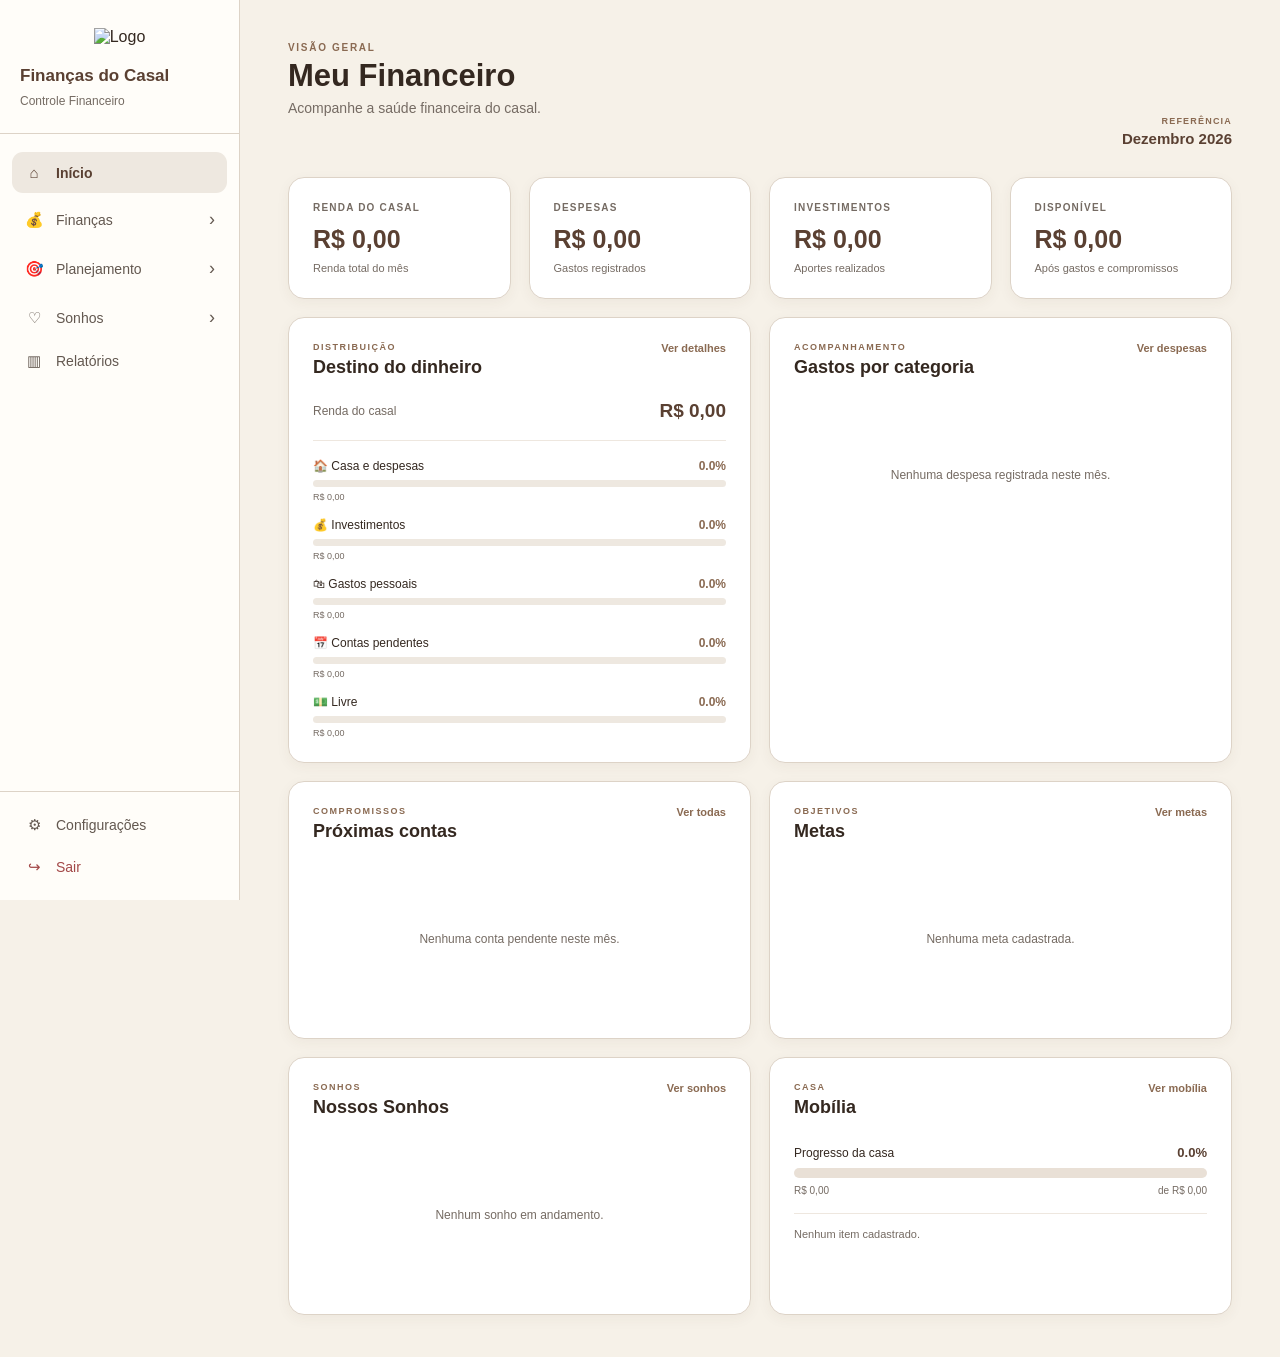
==== index.html @ 0b61060f "primeira atualização" ====
<!DOCTYPE html>
<html lang="pt-BR">

<head>

    <meta charset="UTF-8">

    <meta
        name="viewport"
        content="width=device-width, initial-scale=1.0"
    >

    <title>Finanças do Casal</title>

    <link
        rel="stylesheet"
        href="assets/css/style.css"
    >

</head>


<body>


    <!-- =====================================================
         BOTÃO HAMBURGER - MOBILE
    ====================================================== -->

    <button
        class="mobile-menu-button"
        id="mobileMenuButton"
        aria-label="Abrir menu"
    >
        ☰
    </button>


    <!-- =====================================================
         FUNDO DO MENU MOBILE
    ====================================================== -->

    <div
        class="sidebar-overlay"
        id="sidebarOverlay"
    ></div>


    <!-- =====================================================
         SIDEBAR
    ====================================================== -->

    <aside
        class="sidebar"
        id="sidebar"
    >


        <!-- =================================================
             CABEÇALHO
        ================================================== -->

        <div class="sidebar-header">

            <button
                class="mobile-close-button"
                id="mobileCloseButton"
                aria-label="Fechar menu"
            >
                ×
            </button>


            <div class="logo-area">

                <img
                    src="assets/img/logo.png"
                    alt="Logo"
                    class="logo"
                >

            </div>


            <div class="system-name">

                <h2>
                    Finanças do Casal
                </h2>

                <span>
                    Controle Financeiro
                </span>

            </div>

        </div>


        <!-- =================================================
             MENU
        ================================================== -->

        <nav class="menu">


            <!-- =============================================
                 INÍCIO
            ============================================== -->

            <a
                href="index.html"
                class="menu-item active"
            >

                <span class="menu-icon">
                    ⌂
                </span>

                <span class="menu-text">
                    Início
                </span>

            </a>


            <!-- =============================================
                 FINANÇAS
            ============================================== -->

            <div class="menu-group">

                <button
                    class="menu-group-button"
                    data-menu="financas"
                >

                    <span class="menu-left">

                        <span class="menu-icon">
                            💰
                        </span>

                        <span class="menu-text">
                            Finanças
                        </span>

                    </span>


                    <span class="menu-arrow">
                        ›
                    </span>

                </button>


                <div
                    class="submenu"
                    id="financas"
                >

                    <a
                        href="paginas/financeiro.html"
                        class="submenu-item"
                    >
                        Financeiro
                    </a>

                    <a
                        href="paginas/despesas.html"
                        class="submenu-item"
                    >
                        Despesas
                    </a>

                    <a
                        href="paginas/contas.html"
                        class="submenu-item"
                    >
                        Contas
                    </a>

                    <a
                        href="paginas/cartoes.html"
                        class="submenu-item"
                    >
                        Cartões
                    </a>

                </div>

            </div>


            <!-- =============================================
                 PLANEJAMENTO
            ============================================== -->

            <div class="menu-group">

                <button
                    class="menu-group-button"
                    data-menu="planejamento"
                >

                    <span class="menu-left">

                        <span class="menu-icon">
                            🎯
                        </span>

                        <span class="menu-text">
                            Planejamento
                        </span>

                    </span>


                    <span class="menu-arrow">
                        ›
                    </span>

                </button>


                <div
                    class="submenu"
                    id="planejamento"
                >

                    <a
                        href="paginas/metas.html"
                        class="submenu-item"
                    >
                        Metas
                    </a>

                    <a
                        href="paginas/investimentos.html"
                        class="submenu-item"
                    >
                        Investimentos
                    </a>

                </div>

            </div>


            <!-- =============================================
                 SONHOS
            ============================================== -->

            <div class="menu-group">

                <button
                    class="menu-group-button"
                    data-menu="sonhos"
                >

                    <span class="menu-left">

                        <span class="menu-icon">
                            ♡
                        </span>

                        <span class="menu-text">
                            Sonhos
                        </span>

                    </span>


                    <span class="menu-arrow">
                        ›
                    </span>

                </button>


                <div
                    class="submenu"
                    id="sonhos"
                >

                    <a
                        href="paginas/sonhos.html"
                        class="submenu-item"
                    >
                        Sonhos
                    </a>

                    <a
                        href="paginas/mobilia.html"
                        class="submenu-item"
                    >
                        Mobília
                    </a>

                    <a
                        href="paginas/wishlist.html"
                        class="submenu-item"
                    >
                        Wishlist
                    </a>

                </div>

            </div>


            <!-- =============================================
                 RELATÓRIOS
            ============================================== -->

            <a
                href="paginas/relatorios.html"
                class="menu-item"
            >

                <span class="menu-icon">
                    ▥
                </span>

                <span class="menu-text">
                    Relatórios
                </span>

            </a>

        </nav>


        <!-- =================================================
             RODAPÉ
        ================================================== -->

        <div class="sidebar-footer">


            <a
                href="paginas/configuracoes.html"
                class="menu-item"
            >

                <span class="menu-icon">
                    ⚙
                </span>

                <span class="menu-text">
                    Configurações
                </span>

            </a>


            <a
                href="login.html"
                class="menu-item logout"
            >

                <span class="menu-icon">
                    ↪
                </span>

                <span class="menu-text">
                    Sair
                </span>

            </a>

        </div>

    </aside>



<!-- =====================================================
     CONTEÚDO PRINCIPAL
====================================================== -->

<main class="main-content">


    <!-- =================================================
         CABEÇALHO
    ================================================== -->

    <header class="page-header">

        <div>

            <span class="page-overline">
                VISÃO GERAL
            </span>

            <h1>
                Meu Financeiro
            </h1>

            <p>
                Acompanhe a saúde financeira do casal.
            </p>

        </div>

        <div class="dashboard-month">

            <span>
                REFERÊNCIA
            </span>

            <strong id="dashboardMes">
                —
            </strong>

        </div>

    </header>



    <!-- =================================================
         CARDS PRINCIPAIS
    ================================================== -->

    <section class="dashboard-cards">


        <article class="card">

            <span class="card-label">
                RENDA DO CASAL
            </span>

            <strong
                class="card-value"
                id="rendaTotalDashboard"
            >
                R$ 0,00
            </strong>

            <span class="card-description">
                Renda total do mês
            </span>

        </article>


        <article class="card">

            <span class="card-label">
                DESPESAS
            </span>

            <strong
                class="card-value"
                id="despesasDashboard"
            >
                R$ 0,00
            </strong>

            <span class="card-description">
                Gastos registrados
            </span>

        </article>


        <article class="card">

            <span class="card-label">
                INVESTIMENTOS
            </span>

            <strong
                class="card-value"
                id="investimentosDashboard"
            >
                R$ 0,00
            </strong>

            <span class="card-description">
                Aportes realizados
            </span>

        </article>


        <article class="card">

            <span class="card-label">
                DISPONÍVEL
            </span>

            <strong
                class="card-value"
                id="disponivelDashboard"
            >
                R$ 0,00
            </strong>

            <span class="card-description">
                Após gastos e compromissos
            </span>

        </article>


    </section>



    <!-- =================================================
         LINHA 2
    ================================================== -->

    <section class="dashboard-grid">


        <!-- =================================================
             DESTINO DO DINHEIRO
        ================================================== -->

        <article class="dashboard-panel">

            <div class="panel-header">

                <div>

                    <span class="panel-overline">
                        DISTRIBUIÇÃO
                    </span>

                    <h2>
                        Destino do dinheiro
                    </h2>

                </div>

                <a
                    href="paginas/financeiro.html"
                    class="panel-action"
                >
                    Ver detalhes
                </a>

            </div>


            <div class="salary-total">

                <span>
                    Renda do casal
                </span>

                <strong
                    id="distribuicaoTotal"
                >
                    R$ 0,00
                </strong>

            </div>


            <!-- CASA E DESPESAS -->

            <div class="distribution-item">

                <div class="distribution-info">

                    <span>
                        🏠 Casa e despesas
                    </span>

                    <strong
                        id="distCasaPercentual"
                    >
                        0%
                    </strong>

                </div>

                <div class="distribution-bar">

                    <span
                        id="distCasaBar"
                        style="width: 0%;"
                    ></span>

                </div>

                <span
                    class="distribution-value"
                    id="distCasaValor"
                >
                    R$ 0,00
                </span>

            </div>


            <!-- INVESTIMENTOS -->

            <div class="distribution-item">

                <div class="distribution-info">

                    <span>
                        💰 Investimentos
                    </span>

                    <strong
                        id="distInvestimentosPercentual"
                    >
                        0%
                    </strong>

                </div>

                <div class="distribution-bar">

                    <span
                        id="distInvestimentosBar"
                        style="width: 0%;"
                    ></span>

                </div>

                <span
                    class="distribution-value"
                    id="distInvestimentosValor"
                >
                    R$ 0,00
                </span>

            </div>


            <!-- PESSOAL -->

            <div class="distribution-item">

                <div class="distribution-info">

                    <span>
                        🛍 Gastos pessoais
                    </span>

                    <strong
                        id="distPessoalPercentual"
                    >
                        0%
                    </strong>

                </div>

                <div class="distribution-bar">

                    <span
                        id="distPessoalBar"
                        style="width: 0%;"
                    ></span>

                </div>

                <span
                    class="distribution-value"
                    id="distPessoalValor"
                >
                    R$ 0,00
                </span>

            </div>


            <!-- CONTAS -->

            <div class="distribution-item">

                <div class="distribution-info">

                    <span>
                        📅 Contas pendentes
                    </span>

                    <strong
                        id="distContasPercentual"
                    >
                        0%
                    </strong>

                </div>

                <div class="distribution-bar">

                    <span
                        id="distContasBar"
                        style="width: 0%;"
                    ></span>

                </div>

                <span
                    class="distribution-value"
                    id="distContasValor"
                >
                    R$ 0,00
                </span>

            </div>


            <!-- LIVRE -->

            <div class="distribution-item">

                <div class="distribution-info">

                    <span>
                        💵 Livre
                    </span>

                    <strong
                        id="distLivrePercentual"
                    >
                        0%
                    </strong>

                </div>

                <div class="distribution-bar">

                    <span
                        id="distLivreBar"
                        style="width: 0%;"
                    ></span>

                </div>

                <span
                    class="distribution-value"
                    id="distLivreValor"
                >
                    R$ 0,00
                </span>

            </div>


        </article>



        <!-- =================================================
             GASTOS POR CATEGORIA
        ================================================== -->

        <article class="dashboard-panel">

            <div class="panel-header">

                <div>

                    <span class="panel-overline">
                        ACOMPANHAMENTO
                    </span>

                    <h2>
                        Gastos por categoria
                    </h2>

                </div>

                <a
                    href="paginas/despesas.html"
                    class="panel-action"
                >
                    Ver despesas
                </a>

            </div>


            <div id="gastosCategorias">

                <div class="empty-state-dashboard">

                    Nenhuma despesa registrada neste mês.

                </div>

            </div>

        </article>


    </section>



    <!-- =================================================
         LINHA 3
    ================================================== -->

    <section class="dashboard-grid">


        <!-- =================================================
             PRÓXIMAS CONTAS
        ================================================== -->

        <article class="dashboard-panel">

            <div class="panel-header">

                <div>

                    <span class="panel-overline">
                        COMPROMISSOS
                    </span>

                    <h2>
                        Próximas contas
                    </h2>

                </div>

                <a
                    href="paginas/contas.html"
                    class="panel-action"
                >
                    Ver todas
                </a>

            </div>


            <div id="dashboardContas">

                <div class="empty-state-dashboard">

                    Nenhuma conta pendente.

                </div>

            </div>

        </article>



        <!-- =================================================
             METAS
        ================================================== -->

        <article class="dashboard-panel">

            <div class="panel-header">

                <div>

                    <span class="panel-overline">
                        OBJETIVOS
                    </span>

                    <h2>
                        Metas
                    </h2>

                </div>

                <a
                    href="paginas/metas.html"
                    class="panel-action"
                >
                    Ver metas
                </a>

            </div>


            <div id="dashboardMetas">

                <div class="empty-state-dashboard">

                    Nenhuma meta cadastrada.

                </div>

            </div>

        </article>


    </section>



<!-- =================================================
     LINHA 4 — SONHOS E CASA
================================================== -->

<section class="dashboard-grid">


    <!-- =================================================
         SONHOS
    ================================================== -->

    <article class="dashboard-panel">

        <div class="panel-header">

            <div>

                <span class="panel-overline">
                    SONHOS
                </span>

                <h2>
                    Nossos Sonhos
                </h2>

            </div>

            <a
                href="paginas/sonhos.html"
                class="panel-action"
            >
                Ver sonhos
            </a>

        </div>


        <div id="dashboardSonhos">

            <div class="empty-state-dashboard">

                Nenhum sonho cadastrado.

            </div>

        </div>

    </article>



    <!-- =================================================
         MOBÍLIA
    ================================================== -->

    <article class="dashboard-panel">

        <div class="panel-header">

            <div>

                <span class="panel-overline">
                    CASA
                </span>

                <h2>
                    Mobília
                </h2>

            </div>

            <a
                href="paginas/mobilia.html"
                class="panel-action"
            >
                Ver mobília
            </a>

        </div>


        <div class="home-dashboard-progress">


            <div class="home-progress-header">

                <span>
                    Progresso da casa
                </span>

                <strong id="mobiliaPercentual">
                    0%
                </strong>

            </div>


            <div class="home-progress-bar">

                <span
                    id="mobiliaBarra"
                    style="width: 0%;"
                ></span>

            </div>


            <div class="home-progress-values">

                <span id="mobiliaComprado">
                    R$ 0,00
                </span>

                <span id="mobiliaTotal">
                    de R$ 0,00
                </span>

            </div>


            <div
                class="home-furniture-count"
                id="mobiliaResumo"
            >
                Nenhum item cadastrado.
            </div>


        </div>

    </article>


</section>


</main>



<!-- =====================================================
     JAVASCRIPT DO MENU
====================================================== -->

<script
    src="assets/js/menu.js"
></script>


<!-- =====================================================
     JAVASCRIPT DO DASHBOARD
====================================================== -->

<script
    src="assets/js/app.js"
></script>


</body>

</html>
---- assets/css/style.css ----
/* =========================================================
   RESET
========================================================= */

* {
    margin: 0;
    padding: 0;
    box-sizing: border-box;
}


/* =========================================================
   VARIÁVEIS
========================================================= */

:root {

    --bg: #f6f1e8;

    --sidebar: #fffdf9;

    --card: #ffffff;

    --primary: #5a4032;

    --primary-light: #8a6a52;

    --primary-soft: #eee8e0;

    --border: #ddd3c7;

    --text: #342820;

    --text-light: #756b63;

    --danger: #a34848;

}


/* =========================================================
   BODY
========================================================= */

body {

    min-height: 100vh;

    background: var(--bg);

    color: var(--text);

    font-family:
        Arial,
        Helvetica,
        sans-serif;

}


/* =========================================================
   SIDEBAR
========================================================= */

.sidebar {

    position: fixed;

    top: 0;
    left: 0;
    bottom: 0;

    width: 240px;

    background: var(--sidebar);

    border-right:
        1px solid var(--border);

    display: flex;

    flex-direction: column;

    z-index: 1000;

}


/* =========================================================
   CABEÇALHO DA SIDEBAR
========================================================= */

.sidebar-header {

    padding:
        28px 20px 24px;

    border-bottom:
        1px solid var(--border);

}


.logo-area {

    display: flex;

    justify-content: center;

    margin-bottom: 20px;

}


.logo {

    max-width: 150px;

    max-height: 65px;

    object-fit: contain;

}


.system-name h2 {

    font-size: 17px;

    font-weight: 700;

    color: var(--primary);

    margin-bottom: 5px;

}


.system-name span {

    font-size: 12px;

    color: var(--text-light);

}


/* =========================================================
   MENU
========================================================= */

.menu {

    flex: 1;

    overflow-y: auto;

    padding: 18px 12px;

}


.menu-item,
.menu-group-button {

    width: 100%;

    display: flex;

    align-items: center;

    gap: 12px;

    padding:
        12px 12px;

    border: 0;

    background: transparent;

    border-radius: 11px;

    text-decoration: none;

    color: #635850;

    font-size: 14px;

    cursor: pointer;

    transition:
        background 0.2s ease,
        color 0.2s ease;

}


.menu-item:hover,
.menu-group-button:hover {

    background: #f2ece4;

    color: var(--primary);

}


.menu-item.active {

    background: var(--primary-soft);

    color: var(--primary);

    font-weight: 600;

}


.menu-icon {

    width: 20px;

    min-width: 20px;

    display: inline-flex;

    justify-content: center;

    align-items: center;

    font-size: 15px;

}


.menu-left {

    display: flex;

    align-items: center;

    gap: 12px;

}


.menu-arrow {

    margin-left: auto;

    font-size: 18px;

    transition:
        transform 0.2s ease;

}


/* =========================================================
   GRUPOS
========================================================= */

.menu-group {

    margin-top: 4px;

}


.menu-group-button.open {

    background: #f6f0e8;

    color: var(--primary);

}


.menu-group-button.open .menu-arrow {

    transform: rotate(90deg);

}


/* =========================================================
   SUBMENU
========================================================= */

.submenu {

    display: none;

    padding:
        3px 0 5px 44px;

}


.submenu.open {

    display: block;

}


.submenu-item {

    display: block;

    text-decoration: none;

    color: var(--text-light);

    font-size: 13px;

    padding:
        9px 10px;

    border-radius: 8px;

    transition:
        background 0.2s ease,
        color 0.2s ease;

}


.submenu-item:hover {

    background: #f3eee7;

    color: var(--primary);

}


/* =========================================================
   RODAPÉ
========================================================= */

.sidebar-footer {

    padding: 12px;

    border-top:
        1px solid var(--border);

}


.logout {

    color: var(--danger);

}


/* =========================================================
   CONTEÚDO PRINCIPAL
========================================================= */

.main-content {

    margin-left: 240px;

    min-height: 100vh;

    padding:
        42px 48px;

}


/* =========================================================
   HEADER
========================================================= */

.page-header {

    margin-bottom: 30px;

}


.page-overline {

    display: block;

    font-size: 10px;

    font-weight: 700;

    letter-spacing: 1.7px;

    color: var(--primary-light);

    margin-bottom: 6px;

}


.page-header h1 {

    font-size: 31px;

    line-height: 1.1;

    margin-bottom: 7px;

}


.page-header p {

    font-size: 14px;

    color: var(--text-light);

}


/* =========================================================
   CARDS
========================================================= */

.dashboard-cards {

    display: grid;

    grid-template-columns:
        repeat(4, minmax(0, 1fr));

    gap: 18px;

}


.card {

    background: var(--card);

    border:
        1px solid var(--border);

    border-radius: 16px;

    padding: 24px;

    box-shadow:
        0 4px 14px rgba(
            70,
            55,
            45,
            0.05
        );

}


.card-label {

    display: block;

    font-size: 10px;

    font-weight: 700;

    letter-spacing: 1.2px;

    color: var(--text-light);

    margin-bottom: 12px;

}


.card-value {

    font-size: 25px;

    color: var(--primary);

}


/* =========================================================
   BOTÃO HAMBURGER
========================================================= */

.mobile-menu-button {

    display: none;

    position: fixed;

    top: 15px;
    left: 15px;

    width: 42px;
    height: 42px;

    border: 1px solid var(--border);

    border-radius: 10px;

    background: var(--card);

    color: var(--primary);

    font-size: 21px;

    cursor: pointer;

    z-index: 1200;

}


/* =========================================================
   BOTÃO FECHAR
========================================================= */

.mobile-close-button {

    display: none;

}


/* =========================================================
   OVERLAY
========================================================= */

.sidebar-overlay {

    display: none;

}


/* =========================================================
   RESPONSIVIDADE
========================================================= */

@media (max-width: 1050px) {

    .dashboard-cards {

        grid-template-columns:
            repeat(2, minmax(0, 1fr));

    }

}


@media (max-width: 700px) {


    /* -----------------------------------------------
       SIDEBAR
    ------------------------------------------------ */

    .sidebar {

        left: -280px;

        width: 260px;

        box-shadow:
            8px 0 30px
            rgba(40, 30, 20, 0.12);

        transition:
            left 0.25s ease;

    }


    .sidebar.mobile-open {

        left: 0;

    }


    /* -----------------------------------------------
       OVERLAY
    ------------------------------------------------ */

    .sidebar-overlay {

        position: fixed;

        inset: 0;

        background:
            rgba(40, 30, 20, 0.35);

        z-index: 900;

    }


    .sidebar-overlay.active {

        display: block;

    }


    /* -----------------------------------------------
       HAMBURGER
    ------------------------------------------------ */

    .mobile-menu-button {

        display: flex;

        align-items: center;

        justify-content: center;

    }


    /* -----------------------------------------------
       FECHAR MENU
    ------------------------------------------------ */

    .mobile-close-button {

        display: flex;

        align-items: center;

        justify-content: center;

        position: absolute;

        top: 15px;

        right: 15px;

        width: 34px;

        height: 34px;

        border: 0;

        border-radius: 8px;

        background: var(--primary-soft);

        color: var(--primary);

        font-size: 22px;

        cursor: pointer;

    }


    /* -----------------------------------------------
       CONTEÚDO
    ------------------------------------------------ */

    .main-content {

        margin-left: 0;

        padding:
            78px 18px 30px;

    }


    /* -----------------------------------------------
       HEADER
    ------------------------------------------------ */

    .page-header {

        padding-left: 4px;

        margin-bottom: 24px;

    }


    .page-header h1 {

        font-size: 28px;

    }


    /* -----------------------------------------------
       CARDS
    ------------------------------------------------ */

    .dashboard-cards {

        grid-template-columns: 1fr;

        gap: 14px;

    }


    .card {

        padding: 20px;

    }


}

/* =========================================================
   DESCRIÇÃO DOS CARDS
========================================================= */

.card-description {

    display: block;

    margin-top: 8px;

    font-size: 11px;

    color: var(--text-light);

}


/* =========================================================
   GRID PRINCIPAL DO DASHBOARD
========================================================= */

.dashboard-grid {

    display: grid;

    grid-template-columns:
        repeat(2, minmax(0, 1fr));

    gap: 18px;

    margin-top: 18px;

}


/* =========================================================
   PAINÉIS
========================================================= */

.dashboard-panel {

    background: var(--card);

    border:
        1px solid var(--border);

    border-radius: 16px;

    padding: 24px;

    box-shadow:
        0 4px 14px rgba(
            70,
            55,
            45,
            0.05
        );

}


/* =========================================================
   CABEÇALHO DOS PAINÉIS
========================================================= */

.panel-header {

    display: flex;

    align-items: flex-start;

    justify-content: space-between;

    gap: 15px;

    margin-bottom: 22px;

}


.panel-overline {

    display: block;

    font-size: 9px;

    font-weight: 700;

    letter-spacing: 1.5px;

    color: var(--primary-light);

    margin-bottom: 5px;

}


.panel-header h2 {

    font-size: 18px;

    color: var(--text);

}


.panel-action {

    border: 0;

    background: transparent;

    color: var(--primary-light);

    font-size: 11px;

    font-weight: 600;

    cursor: pointer;

}


.panel-action:hover {

    color: var(--primary);

}


/* =========================================================
   TOTAL DA DIVISÃO
========================================================= */

.salary-total {

    display: flex;

    align-items: center;

    justify-content: space-between;

    padding-bottom: 18px;

    margin-bottom: 18px;

    border-bottom:
        1px solid #eee7df;

}


.salary-total span {

    font-size: 12px;

    color: var(--text-light);

}


.salary-total strong {

    font-size: 19px;

    color: var(--primary);

}


/* =========================================================
   DIVISÃO DO SALÁRIO
========================================================= */

.distribution-item {

    margin-bottom: 16px;

}


.distribution-item:last-child {

    margin-bottom: 0;

}


.distribution-info {

    display: flex;

    justify-content: space-between;

    margin-bottom: 7px;

    font-size: 12px;

}


.distribution-info span {

    color: var(--text);

}


.distribution-info strong {

    color: var(--primary-light);

}


.distribution-bar {

    width: 100%;

    height: 7px;

    background: #eee8e0;

    border-radius: 20px;

    overflow: hidden;

}


.distribution-bar span {

    display: block;

    height: 100%;

    background: var(--primary-light);

    border-radius: inherit;

}


/* =========================================================
   CONTROLE DE ORÇAMENTO
========================================================= */

.budget-status {

    font-size: 12px;

    font-weight: 700;

    color: var(--primary-light);

}


.budget-item {

    margin-bottom: 19px;

}


.budget-item:last-child {

    margin-bottom: 0;

}


.budget-info {

    display: flex;

    align-items: center;

    justify-content: space-between;

    gap: 15px;

    margin-bottom: 7px;

    font-size: 12px;

}


.budget-info span {

    color: var(--text);

}


.budget-info strong {

    font-size: 11px;

    color: var(--text-light);

    font-weight: 500;

}


.budget-bar {

    width: 100%;

    height: 7px;

    background: #eee8e0;

    border-radius: 20px;

    overflow: hidden;

}


.budget-bar span {

    display: block;

    height: 100%;

    background: var(--primary-light);

    border-radius: inherit;

}


/* =========================================================
   CONTAS
========================================================= */

.bill-item {

    display: flex;

    align-items: center;

    gap: 14px;

    padding: 13px 0;

    border-bottom:
        1px solid #eee7df;

}


.bill-item:first-child {

    padding-top: 0;

}


.bill-item:last-child {

    border-bottom: 0;

    padding-bottom: 0;

}


.bill-date {

    width: 42px;

    min-width: 42px;

    height: 42px;

    border-radius: 10px;

    background: var(--primary-soft);

    display: flex;

    flex-direction: column;

    align-items: center;

    justify-content: center;

}


.bill-date strong {

    font-size: 15px;

    color: var(--primary);

    line-height: 1;

}


.bill-date span {

    font-size: 8px;

    letter-spacing: 0.8px;

    color: var(--primary-light);

    margin-top: 3px;

}


.bill-info {

    display: flex;

    flex-direction: column;

    flex: 1;

    gap: 3px;

}


.bill-info strong {

    font-size: 13px;

}


.bill-info span {

    font-size: 10px;

    color: var(--text-light);

}


.bill-value {

    font-size: 12px;

    color: var(--primary);

}


/* =========================================================
   METAS
========================================================= */

.goal-item {

    margin-bottom: 22px;

}


.goal-item:last-child {

    margin-bottom: 0;

}


.goal-info {

    display: flex;

    justify-content: space-between;

    gap: 15px;

    margin-bottom: 8px;

}


.goal-info > div {

    display: flex;

    flex-direction: column;

    gap: 4px;

}


.goal-info strong {

    font-size: 13px;

}


.goal-info span {

    font-size: 10px;

    color: var(--text-light);

}


.goal-info > strong {

    color: var(--primary-light);

    font-size: 12px;

}


.goal-bar {

    width: 100%;

    height: 8px;

    background: #eee8e0;

    border-radius: 20px;

    overflow: hidden;

}


.goal-bar span {

    display: block;

    height: 100%;

    background: var(--primary);

    border-radius: inherit;

}


/* =========================================================
   RESPONSIVO
========================================================= */

@media (max-width: 1050px) {

    .dashboard-cards {

        grid-template-columns:
            repeat(2, minmax(0, 1fr));

    }

    .dashboard-grid {

        grid-template-columns: 1fr;

    }

}


@media (max-width: 700px) {

    .dashboard-cards {

        grid-template-columns: 1fr;

    }

    .dashboard-grid {

        grid-template-columns: 1fr;

        gap: 14px;

        margin-top: 14px;

    }

    .dashboard-panel {

        padding: 20px;

    }

    .card-value {

        font-size: 23px;

    }

}

/* =========================================================
   DASHBOARD DINÂMICO
========================================================= */

.dashboard-month {

    display: flex;

    flex-direction: column;

    align-items: flex-end;

    gap: 4px;

}


.dashboard-month span {

    font-size: 9px;

    font-weight: 700;

    letter-spacing: 1.2px;

    color: var(--primary-light);

}


.dashboard-month strong {

    font-size: 15px;

    color: var(--primary);

}


.distribution-value {

    display: block;

    margin-top: 5px;

    font-size: 9px;

    color: var(--text-light);

}


.empty-state-dashboard {

    min-height: 150px;

    display: flex;

    align-items: center;

    justify-content: center;

    text-align: center;

    color: var(--text-light);

    font-size: 12px;

}


.panel-action {

    text-decoration: none;

}


@media (max-width: 700px) {

    .dashboard-month {

        align-items: flex-start;

        margin-top: 5px;

    }

}

/* =========================================================
   DASHBOARD — SONHOS E MOBÍLIA
========================================================= */

.home-dashboard-progress {

    padding-top: 5px;

}


.home-progress-header {

    display: flex;

    justify-content: space-between;

    align-items: center;

    margin-bottom: 8px;

}


.home-progress-header span {

    font-size: 12px;

    color: var(--text);

}


.home-progress-header strong {

    font-size: 13px;

    color: var(--primary);

}


.home-progress-bar {

    width: 100%;

    height: 10px;

    background: #e9e0d6;

    border-radius: 20px;

    overflow: hidden;

}


.home-progress-bar span {

    display: block;

    height: 100%;

    background: var(--primary);

    border-radius: inherit;

    transition: width .3s ease;

}


.home-progress-values {

    display: flex;

    justify-content: space-between;

    margin-top: 7px;

    font-size: 10px;

    color: var(--text-light);

}


.home-furniture-count {

    margin-top: 17px;

    padding-top: 14px;

    border-top:
        1px solid #eee7df;

    font-size: 11px;

    color: var(--text-light);

}


@media (max-width: 700px) {

    .home-progress-header strong {

        font-size: 12px;

    }

}
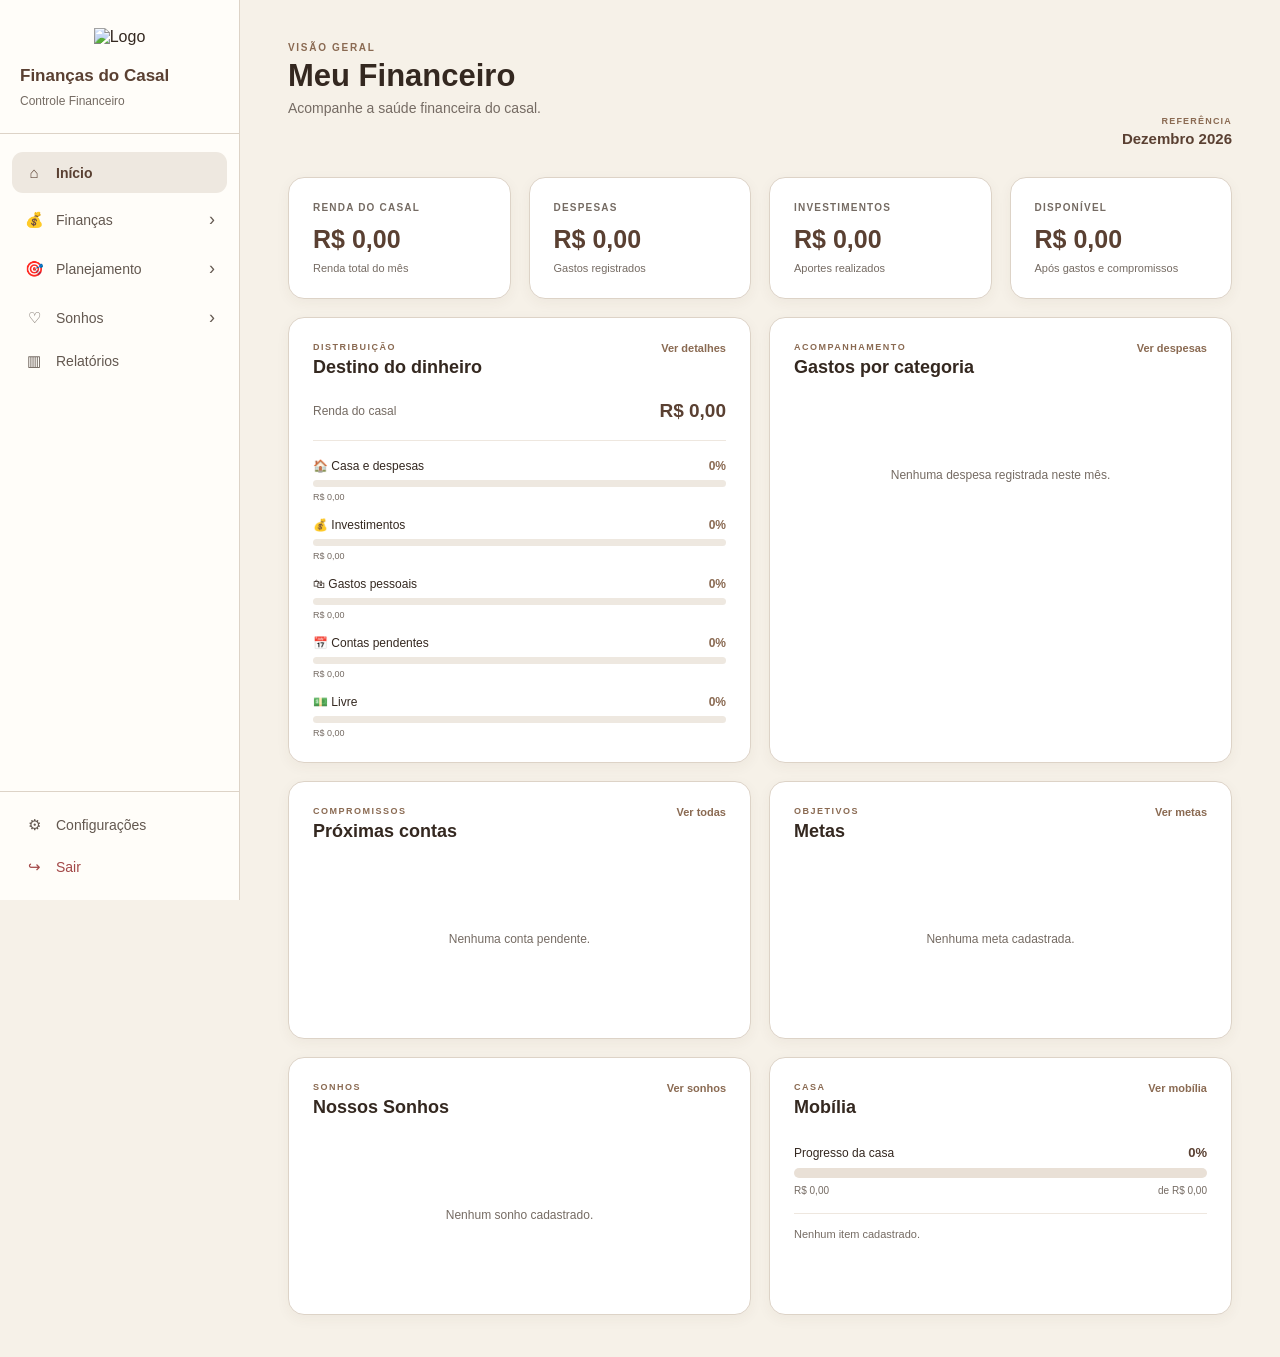
==== commit c69f9f5b: "nova atualização" ====
--- a/index.html
+++ b/index.html
@@ -1036,7 +1036,11 @@
 
 </main>
 
-
+<script src="https://cdn.jsdelivr.net/npm/@supabase/supabase-js@2"></script>
+
+<script src="assets/js/supabase.js"></script>
+
+<script src="assets/js/auth.js"></script>
 
 <!-- =====================================================
      JAVASCRIPT DO MENU
